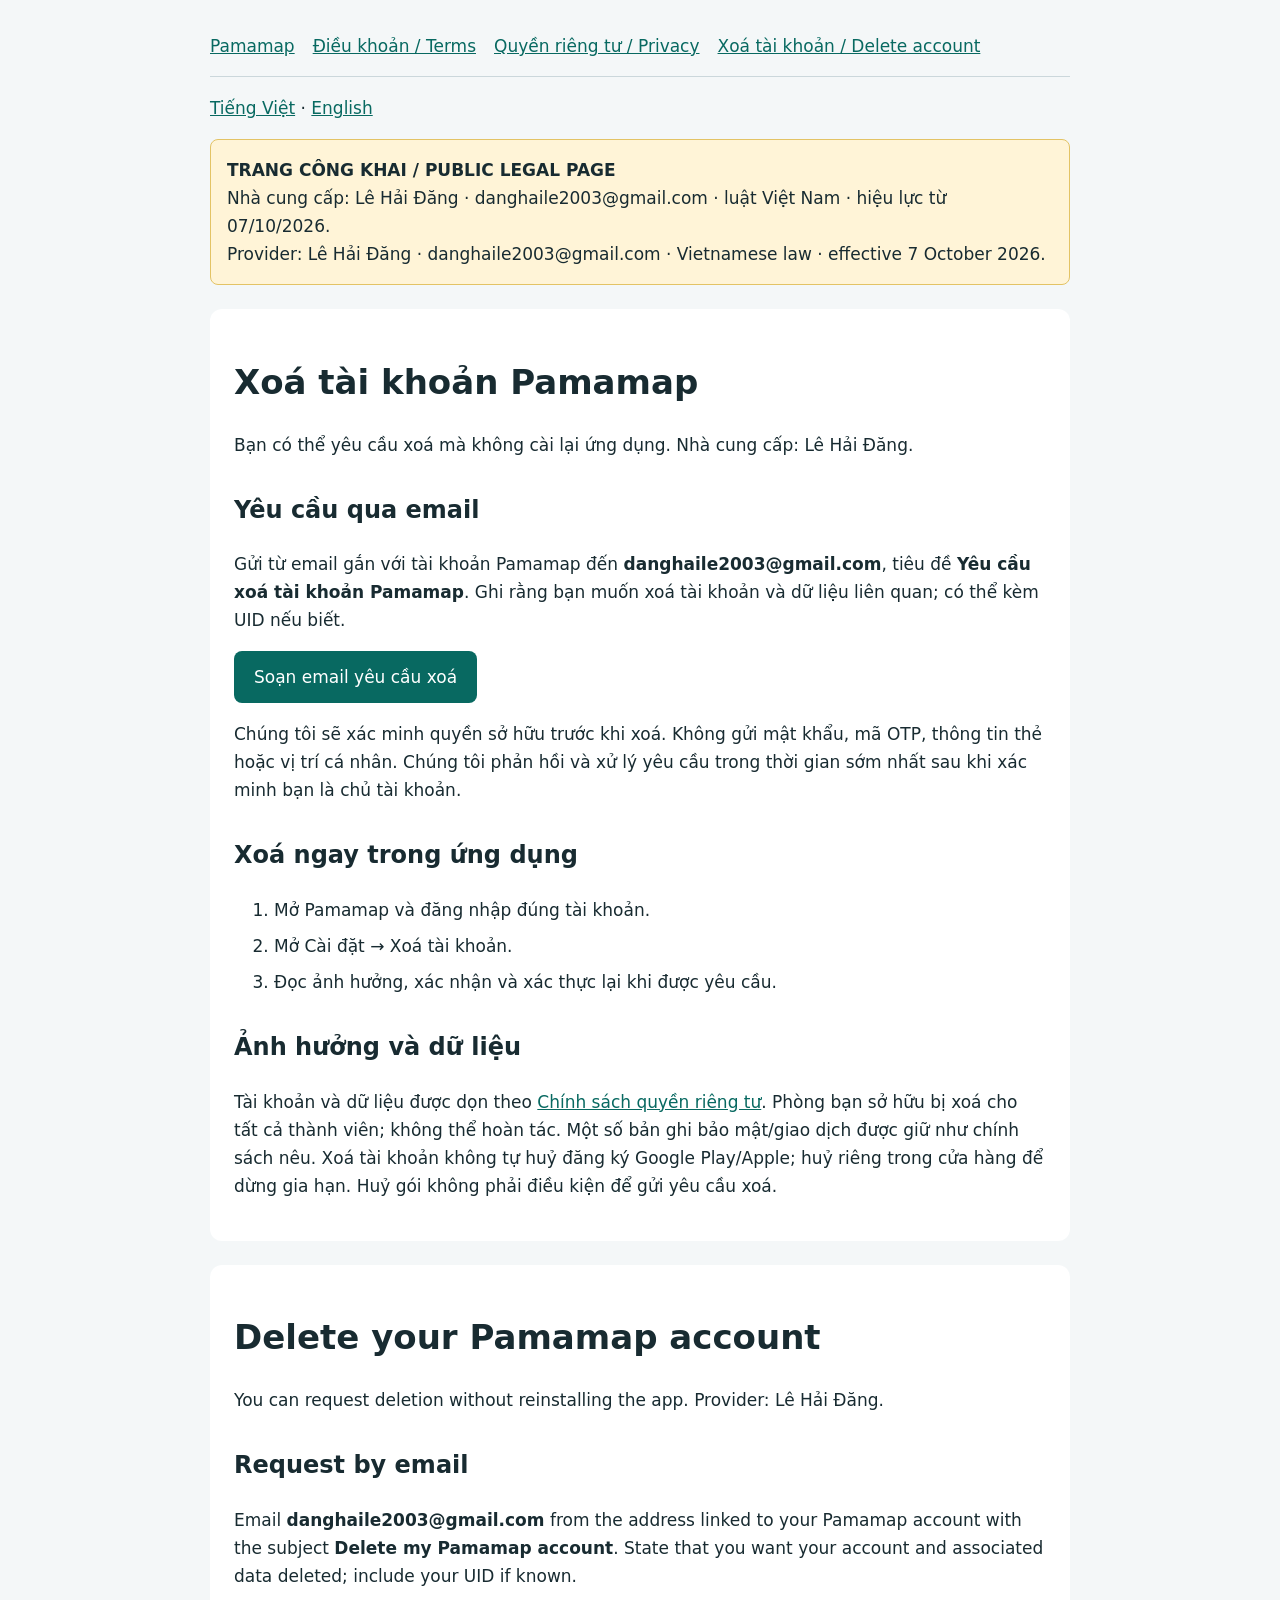
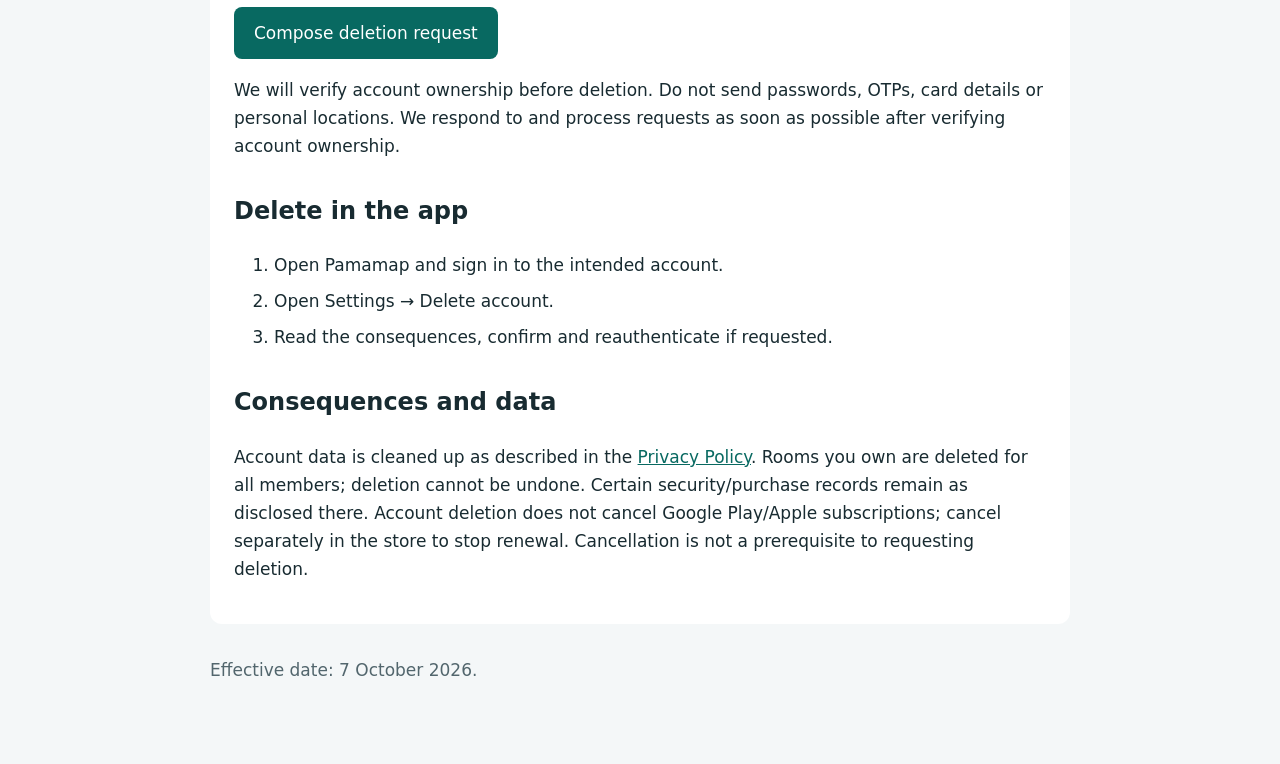
==== delete-account.html @ 7c61d4e7 "publish Pamamap legal pages" ====
<!doctype html><html lang="vi"><head><meta charset="utf-8"><meta name="viewport" content="width=device-width,initial-scale=1"><meta name="robots" content="index,follow"><title>Xoá tài khoản / Delete account — Pamamap</title><style>body{margin:0;background:#f4f7f8;color:#182b31;font:17px/1.65 system-ui,sans-serif}main{max-width:860px;margin:auto;padding:32px 24px 80px}nav{display:flex;flex-wrap:wrap;gap:18px;border-bottom:1px solid #cbd7db;padding-bottom:16px}a{color:#086961}h1{line-height:1.2;font-size:34px}h2{margin-top:32px;font-size:24px}h3{font-size:19px}aside{background:#fff4d7;border:1px solid #e3c365;padding:16px;border-radius:8px}section{background:white;padding:24px;margin-top:24px;border-radius:12px}li{margin:8px 0}.cta{display:inline-block;background:#086961;color:white;padding:12px 20px;border-radius:8px;text-decoration:none}footer{margin-top:32px;color:#52666d}table{width:100%;border-collapse:collapse}td,th{border:1px solid #cbd7db;padding:10px;text-align:left}</style></head><body><main><nav aria-label="Legal pages"><a href="index.html">Pamamap</a><a href="terms.html">Điều khoản / Terms</a><a href="privacy.html">Quyền riêng tư / Privacy</a><a href="delete-account.html">Xoá tài khoản / Delete account</a></nav><p><a href="#vi">Tiếng Việt</a> · <a href="#en">English</a></p><aside><strong>TRANG CÔNG KHAI / PUBLIC LEGAL PAGE</strong><br>Nhà cung cấp: Lê Hải Đăng · danghaile2003@gmail.com · luật Việt Nam · hiệu lực từ 07/10/2026.<br>Provider: Lê Hải Đăng · danghaile2003@gmail.com · Vietnamese law · effective 7 October 2026.</aside><section lang="vi" id="vi"><h1>Xoá tài khoản Pamamap</h1><p>Bạn có thể yêu cầu xoá mà không cài lại ứng dụng. Nhà cung cấp: Lê Hải Đăng.</p><h2>Yêu cầu qua email</h2><p>Gửi từ email gắn với tài khoản Pamamap đến <strong>danghaile2003@gmail.com</strong>, tiêu đề <strong>Yêu cầu xoá tài khoản Pamamap</strong>. Ghi rằng bạn muốn xoá tài khoản và dữ liệu liên quan; có thể kèm UID nếu biết.</p><a class="cta" href="mailto:danghaile2003@gmail.com?subject=Y%C3%AAu%20c%E1%BA%A7u%20xo%C3%A1%20t%C3%A0i%20kho%E1%BA%A3n%20Pamamap">Soạn email yêu cầu xoá</a><p>Chúng tôi sẽ xác minh quyền sở hữu trước khi xoá. Không gửi mật khẩu, mã OTP, thông tin thẻ hoặc vị trí cá nhân. Chúng tôi phản hồi và xử lý yêu cầu trong thời gian sớm nhất sau khi xác minh bạn là chủ tài khoản.</p><h2>Xoá ngay trong ứng dụng</h2><ol><li>Mở Pamamap và đăng nhập đúng tài khoản.</li><li>Mở Cài đặt → Xoá tài khoản.</li><li>Đọc ảnh hưởng, xác nhận và xác thực lại khi được yêu cầu.</li></ol><h2>Ảnh hưởng và dữ liệu</h2><p>Tài khoản và dữ liệu được dọn theo <a href="privacy.html#deletion">Chính sách quyền riêng tư</a>. Phòng bạn sở hữu bị xoá cho tất cả thành viên; không thể hoàn tác. Một số bản ghi bảo mật/giao dịch được giữ như chính sách nêu. Xoá tài khoản không tự huỷ đăng ký Google Play/Apple; huỷ riêng trong cửa hàng để dừng gia hạn. Huỷ gói không phải điều kiện để gửi yêu cầu xoá.</p></section><section lang="en" id="en"><h1>Delete your Pamamap account</h1><p>You can request deletion without reinstalling the app. Provider: Lê Hải Đăng.</p><h2>Request by email</h2><p>Email <strong>danghaile2003@gmail.com</strong> from the address linked to your Pamamap account with the subject <strong>Delete my Pamamap account</strong>. State that you want your account and associated data deleted; include your UID if known.</p><a class="cta" href="mailto:danghaile2003@gmail.com?subject=Delete%20my%20Pamamap%20account">Compose deletion request</a><p>We will verify account ownership before deletion. Do not send passwords, OTPs, card details or personal locations. We respond to and process requests as soon as possible after verifying account ownership.</p><h2>Delete in the app</h2><ol><li>Open Pamamap and sign in to the intended account.</li><li>Open Settings → Delete account.</li><li>Read the consequences, confirm and reauthenticate if requested.</li></ol><h2>Consequences and data</h2><p>Account data is cleaned up as described in the <a href="privacy.html#deletion-en">Privacy Policy</a>. Rooms you own are deleted for all members; deletion cannot be undone. Certain security/purchase records remain as disclosed there. Account deletion does not cancel Google Play/Apple subscriptions; cancel separately in the store to stop renewal. Cancellation is not a prerequisite to requesting deletion.</p></section><footer>Effective date: 7 October 2026.</footer></main></body></html>
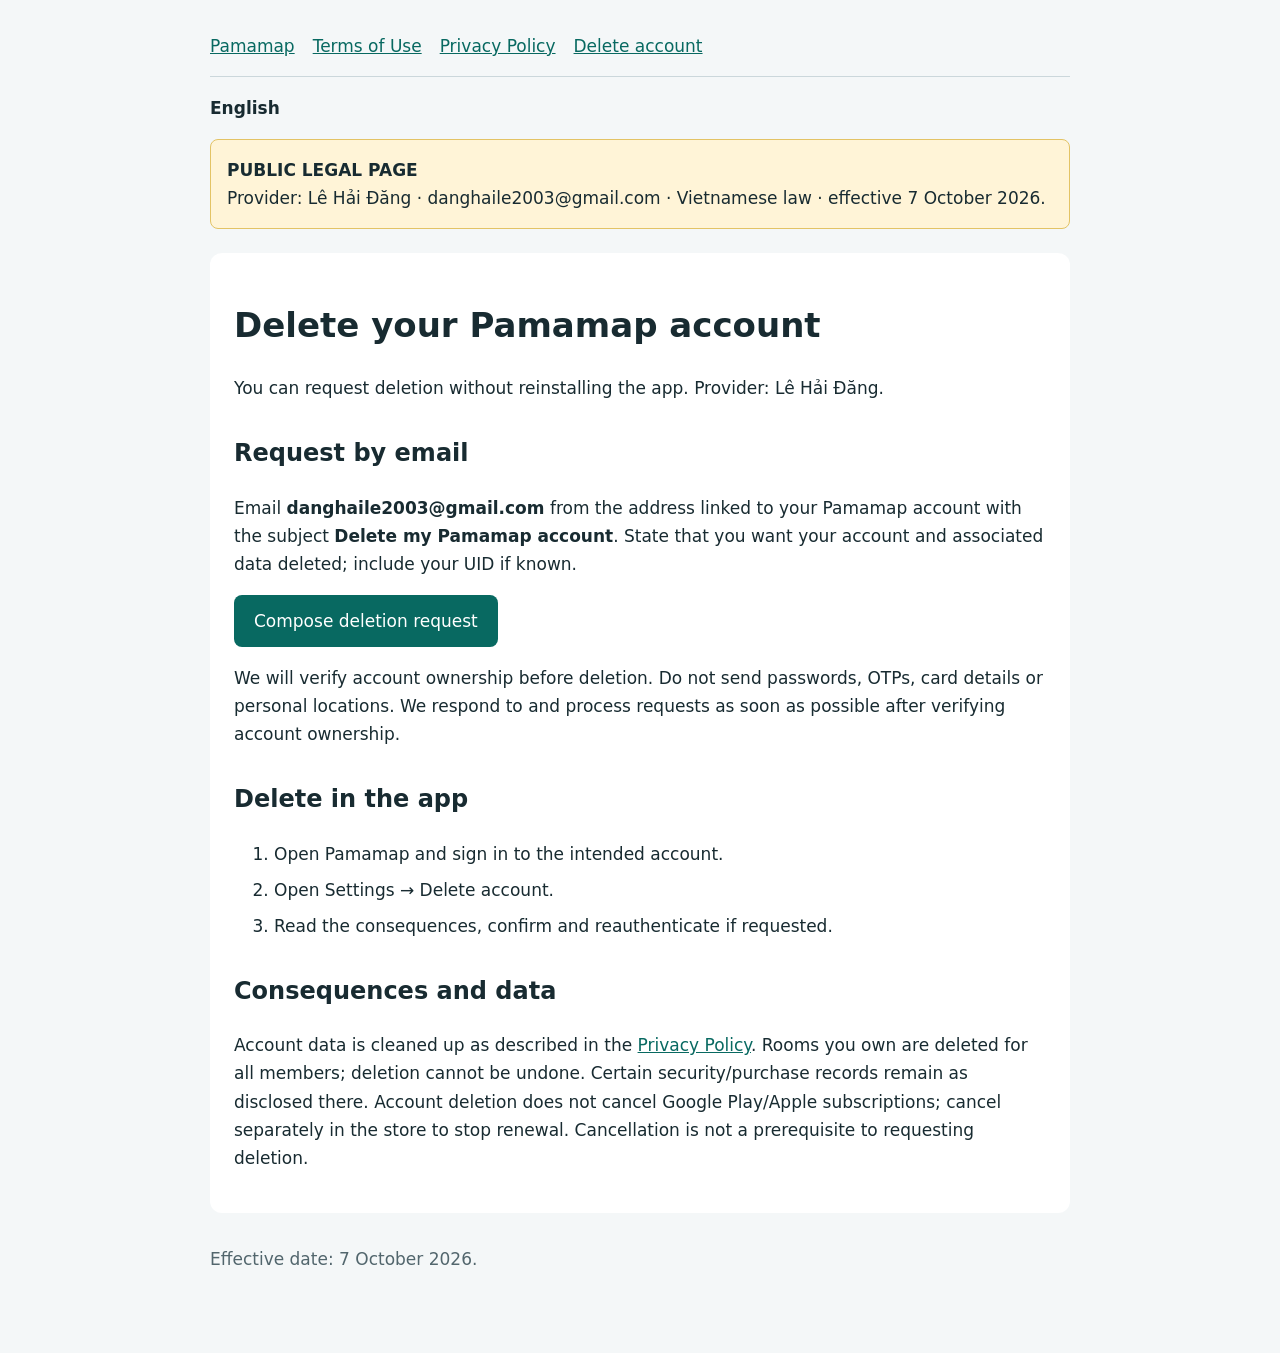
==== commit 3bfddd86: "Publish English legal pages" ====
--- a/delete-account.html
+++ b/delete-account.html
@@ -1 +1 @@
-<!doctype html><html lang="vi"><head><meta charset="utf-8"><meta name="viewport" content="width=device-width,initial-scale=1"><meta name="robots" content="index,follow"><title>Xoá tài khoản / Delete account — Pamamap</title><style>body{margin:0;background:#f4f7f8;color:#182b31;font:17px/1.65 system-ui,sans-serif}main{max-width:860px;margin:auto;padding:32px 24px 80px}nav{display:flex;flex-wrap:wrap;gap:18px;border-bottom:1px solid #cbd7db;padding-bottom:16px}a{color:#086961}h1{line-height:1.2;font-size:34px}h2{margin-top:32px;font-size:24px}h3{font-size:19px}aside{background:#fff4d7;border:1px solid #e3c365;padding:16px;border-radius:8px}section{background:white;padding:24px;margin-top:24px;border-radius:12px}li{margin:8px 0}.cta{display:inline-block;background:#086961;color:white;padding:12px 20px;border-radius:8px;text-decoration:none}footer{margin-top:32px;color:#52666d}table{width:100%;border-collapse:collapse}td,th{border:1px solid #cbd7db;padding:10px;text-align:left}</style></head><body><main><nav aria-label="Legal pages"><a href="index.html">Pamamap</a><a href="terms.html">Điều khoản / Terms</a><a href="privacy.html">Quyền riêng tư / Privacy</a><a href="delete-account.html">Xoá tài khoản / Delete account</a></nav><p><a href="#vi">Tiếng Việt</a> · <a href="#en">English</a></p><aside><strong>TRANG CÔNG KHAI / PUBLIC LEGAL PAGE</strong><br>Nhà cung cấp: Lê Hải Đăng · danghaile2003@gmail.com · luật Việt Nam · hiệu lực từ 07/10/2026.<br>Provider: Lê Hải Đăng · danghaile2003@gmail.com · Vietnamese law · effective 7 October 2026.</aside><section lang="vi" id="vi"><h1>Xoá tài khoản Pamamap</h1><p>Bạn có thể yêu cầu xoá mà không cài lại ứng dụng. Nhà cung cấp: Lê Hải Đăng.</p><h2>Yêu cầu qua email</h2><p>Gửi từ email gắn với tài khoản Pamamap đến <strong>danghaile2003@gmail.com</strong>, tiêu đề <strong>Yêu cầu xoá tài khoản Pamamap</strong>. Ghi rằng bạn muốn xoá tài khoản và dữ liệu liên quan; có thể kèm UID nếu biết.</p><a class="cta" href="mailto:danghaile2003@gmail.com?subject=Y%C3%AAu%20c%E1%BA%A7u%20xo%C3%A1%20t%C3%A0i%20kho%E1%BA%A3n%20Pamamap">Soạn email yêu cầu xoá</a><p>Chúng tôi sẽ xác minh quyền sở hữu trước khi xoá. Không gửi mật khẩu, mã OTP, thông tin thẻ hoặc vị trí cá nhân. Chúng tôi phản hồi và xử lý yêu cầu trong thời gian sớm nhất sau khi xác minh bạn là chủ tài khoản.</p><h2>Xoá ngay trong ứng dụng</h2><ol><li>Mở Pamamap và đăng nhập đúng tài khoản.</li><li>Mở Cài đặt → Xoá tài khoản.</li><li>Đọc ảnh hưởng, xác nhận và xác thực lại khi được yêu cầu.</li></ol><h2>Ảnh hưởng và dữ liệu</h2><p>Tài khoản và dữ liệu được dọn theo <a href="privacy.html#deletion">Chính sách quyền riêng tư</a>. Phòng bạn sở hữu bị xoá cho tất cả thành viên; không thể hoàn tác. Một số bản ghi bảo mật/giao dịch được giữ như chính sách nêu. Xoá tài khoản không tự huỷ đăng ký Google Play/Apple; huỷ riêng trong cửa hàng để dừng gia hạn. Huỷ gói không phải điều kiện để gửi yêu cầu xoá.</p></section><section lang="en" id="en"><h1>Delete your Pamamap account</h1><p>You can request deletion without reinstalling the app. Provider: Lê Hải Đăng.</p><h2>Request by email</h2><p>Email <strong>danghaile2003@gmail.com</strong> from the address linked to your Pamamap account with the subject <strong>Delete my Pamamap account</strong>. State that you want your account and associated data deleted; include your UID if known.</p><a class="cta" href="mailto:danghaile2003@gmail.com?subject=Delete%20my%20Pamamap%20account">Compose deletion request</a><p>We will verify account ownership before deletion. Do not send passwords, OTPs, card details or personal locations. We respond to and process requests as soon as possible after verifying account ownership.</p><h2>Delete in the app</h2><ol><li>Open Pamamap and sign in to the intended account.</li><li>Open Settings → Delete account.</li><li>Read the consequences, confirm and reauthenticate if requested.</li></ol><h2>Consequences and data</h2><p>Account data is cleaned up as described in the <a href="privacy.html#deletion-en">Privacy Policy</a>. Rooms you own are deleted for all members; deletion cannot be undone. Certain security/purchase records remain as disclosed there. Account deletion does not cancel Google Play/Apple subscriptions; cancel separately in the store to stop renewal. Cancellation is not a prerequisite to requesting deletion.</p></section><footer>Effective date: 7 October 2026.</footer></main></body></html>+<!doctype html><html lang="en"><head><meta charset="utf-8"><meta name="viewport" content="width=device-width,initial-scale=1"><meta name="robots" content="index,follow"><title>Delete your Pamamap account</title><style>body{margin:0;background:#f4f7f8;color:#182b31;font:17px/1.65 system-ui,sans-serif}main{max-width:860px;margin:auto;padding:32px 24px 80px}nav{display:flex;flex-wrap:wrap;gap:18px;border-bottom:1px solid #cbd7db;padding-bottom:16px}a{color:#086961}h1{line-height:1.2;font-size:34px}h2{margin-top:32px;font-size:24px}h3{font-size:19px}aside{background:#fff4d7;border:1px solid #e3c365;padding:16px;border-radius:8px}section{background:white;padding:24px;margin-top:24px;border-radius:12px}li{margin:8px 0}.cta{display:inline-block;background:#086961;color:white;padding:12px 20px;border-radius:8px;text-decoration:none}footer{margin-top:32px;color:#52666d}table{width:100%;border-collapse:collapse}td,th{border:1px solid #cbd7db;padding:10px;text-align:left}</style></head><body><main><nav aria-label="Legal pages"><a href="index.html">Pamamap</a><a href="terms.html">Terms of Use</a><a href="privacy.html">Privacy Policy</a><a href="delete-account.html">Delete account</a></nav><p><strong>English</strong></p><aside><strong>PUBLIC LEGAL PAGE</strong><br>Provider: Lê Hải Đăng · danghaile2003@gmail.com · Vietnamese law · effective 7 October 2026.</aside><section lang="en"><h1>Delete your Pamamap account</h1><p>You can request deletion without reinstalling the app. Provider: Lê Hải Đăng.</p><h2>Request by email</h2><p>Email <strong>danghaile2003@gmail.com</strong> from the address linked to your Pamamap account with the subject <strong>Delete my Pamamap account</strong>. State that you want your account and associated data deleted; include your UID if known.</p><a class="cta" href="mailto:danghaile2003@gmail.com?subject=Delete%20my%20Pamamap%20account">Compose deletion request</a><p>We will verify account ownership before deletion. Do not send passwords, OTPs, card details or personal locations. We respond to and process requests as soon as possible after verifying account ownership.</p><h2>Delete in the app</h2><ol><li>Open Pamamap and sign in to the intended account.</li><li>Open Settings → Delete account.</li><li>Read the consequences, confirm and reauthenticate if requested.</li></ol><h2>Consequences and data</h2><p>Account data is cleaned up as described in the <a href="privacy.html#deletion-en">Privacy Policy</a>. Rooms you own are deleted for all members; deletion cannot be undone. Certain security/purchase records remain as disclosed there. Account deletion does not cancel Google Play/Apple subscriptions; cancel separately in the store to stop renewal. Cancellation is not a prerequisite to requesting deletion.</p></section><footer>Effective date: 7 October 2026.</footer></main></body></html>
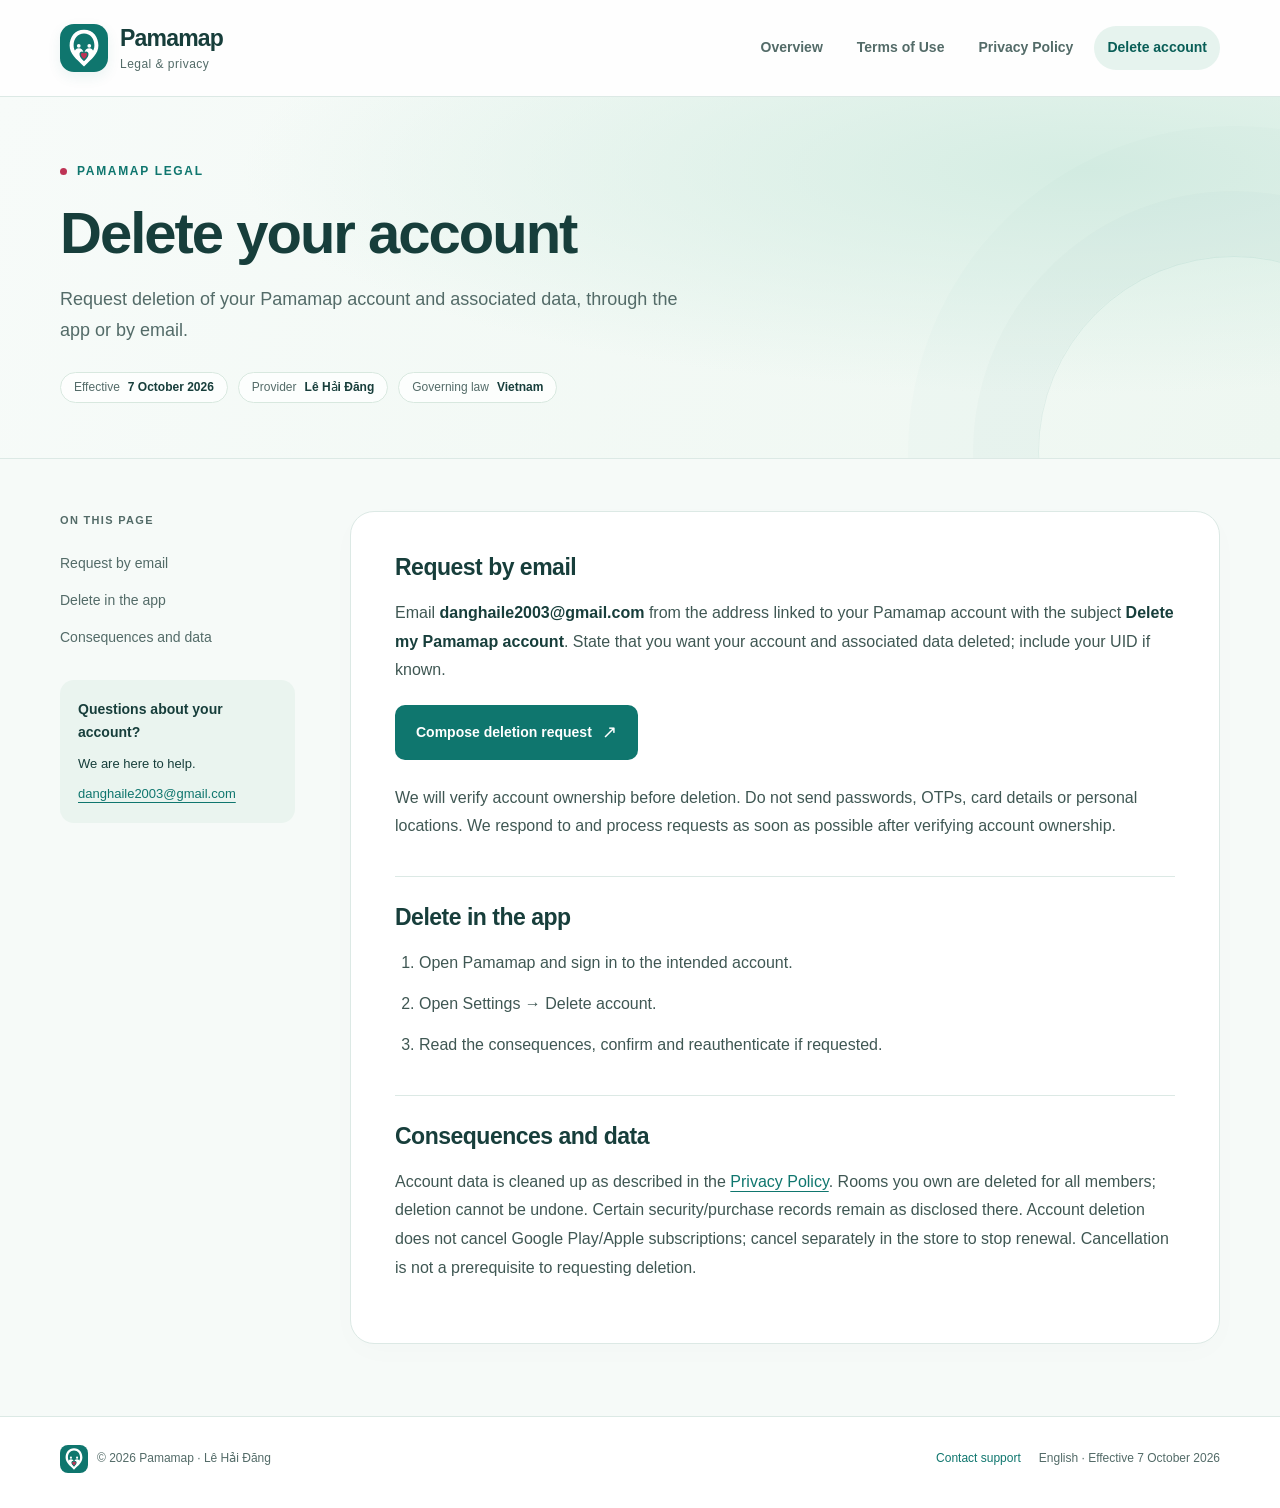
==== commit 644db911: "Add Pamamap branding and responsive legal layout" ====
--- a/delete-account.html
+++ b/delete-account.html
@@ -1 +1,2 @@
-<!doctype html><html lang="en"><head><meta charset="utf-8"><meta name="viewport" content="width=device-width,initial-scale=1"><meta name="robots" content="index,follow"><title>Delete your Pamamap account</title><style>body{margin:0;background:#f4f7f8;color:#182b31;font:17px/1.65 system-ui,sans-serif}main{max-width:860px;margin:auto;padding:32px 24px 80px}nav{display:flex;flex-wrap:wrap;gap:18px;border-bottom:1px solid #cbd7db;padding-bottom:16px}a{color:#086961}h1{line-height:1.2;font-size:34px}h2{margin-top:32px;font-size:24px}h3{font-size:19px}aside{background:#fff4d7;border:1px solid #e3c365;padding:16px;border-radius:8px}section{background:white;padding:24px;margin-top:24px;border-radius:12px}li{margin:8px 0}.cta{display:inline-block;background:#086961;color:white;padding:12px 20px;border-radius:8px;text-decoration:none}footer{margin-top:32px;color:#52666d}table{width:100%;border-collapse:collapse}td,th{border:1px solid #cbd7db;padding:10px;text-align:left}</style></head><body><main><nav aria-label="Legal pages"><a href="index.html">Pamamap</a><a href="terms.html">Terms of Use</a><a href="privacy.html">Privacy Policy</a><a href="delete-account.html">Delete account</a></nav><p><strong>English</strong></p><aside><strong>PUBLIC LEGAL PAGE</strong><br>Provider: Lê Hải Đăng · danghaile2003@gmail.com · Vietnamese law · effective 7 October 2026.</aside><section lang="en"><h1>Delete your Pamamap account</h1><p>You can request deletion without reinstalling the app. Provider: Lê Hải Đăng.</p><h2>Request by email</h2><p>Email <strong>danghaile2003@gmail.com</strong> from the address linked to your Pamamap account with the subject <strong>Delete my Pamamap account</strong>. State that you want your account and associated data deleted; include your UID if known.</p><a class="cta" href="mailto:danghaile2003@gmail.com?subject=Delete%20my%20Pamamap%20account">Compose deletion request</a><p>We will verify account ownership before deletion. Do not send passwords, OTPs, card details or personal locations. We respond to and process requests as soon as possible after verifying account ownership.</p><h2>Delete in the app</h2><ol><li>Open Pamamap and sign in to the intended account.</li><li>Open Settings → Delete account.</li><li>Read the consequences, confirm and reauthenticate if requested.</li></ol><h2>Consequences and data</h2><p>Account data is cleaned up as described in the <a href="privacy.html#deletion-en">Privacy Policy</a>. Rooms you own are deleted for all members; deletion cannot be undone. Certain security/purchase records remain as disclosed there. Account deletion does not cancel Google Play/Apple subscriptions; cancel separately in the store to stop renewal. Cancellation is not a prerequisite to requesting deletion.</p></section><footer>Effective date: 7 October 2026.</footer></main></body></html>+<!doctype html>
+<html lang="en"><head><meta charset="utf-8"><meta name="viewport" content="width=device-width,initial-scale=1"><meta name="robots" content="index,follow"><meta name="description" content="Request deletion of your Pamamap account and associated data, through the app or by email."><title>Delete your account — Pamamap</title><link rel="icon" href="assets/pamamap-logo.svg" type="image/svg+xml"><link rel="stylesheet" href="assets/styles.css"></head><body><a class="skip" href="#main-content">Skip to content</a><header class="site-header"><div class="shell header-inner"><a class="brand" href="index.html"><img class="logo" src="assets/pamamap-logo.svg" alt="Pamamap logo" width="48" height="48"><div><strong>Pamamap</strong><span>Legal &amp; privacy</span></div></a><nav class="nav" aria-label="Legal pages"><a href="index.html">Overview</a><a href="terms.html">Terms of Use</a><a href="privacy.html">Privacy Policy</a><a href="delete-account.html" aria-current="page">Delete account</a></nav></div></header><div class="hero"><div class="shell hero-inner"><div class="eyebrow">Pamamap legal</div><h1>Delete your account</h1><p class="intro">Request deletion of your Pamamap account and associated data, through the app or by email.</p><div class="meta"><span class="pill">Effective <strong>7 October 2026</strong></span><span class="pill">Provider <strong>Lê Hải Đăng</strong></span><span class="pill">Governing law <strong>Vietnam</strong></span></div></div></div><main id="main-content" class="shell content-grid"><aside class="sidebar"><p class="sidebar-label">On this page</p><nav class="toc" aria-label="Table of contents"><a href="#request-by-email">Request by email</a><a href="#delete-in-the-app">Delete in the app</a><a href="#consequences-and-data">Consequences and data</a></nav><div class="support-card"><strong>Questions about your account?</strong><p>We are here to help.</p><a href="mailto:danghaile2003@gmail.com">danghaile2003@gmail.com</a></div></aside><article class="document" aria-label="Delete your account"><h2 id="request-by-email">Request by email</h2><p>Email <strong>danghaile2003@gmail.com</strong> from the address linked to your Pamamap account with the subject <strong>Delete my Pamamap account</strong>. State that you want your account and associated data deleted; include your UID if known.</p><a class="cta" href="mailto:danghaile2003@gmail.com?subject=Delete%20my%20Pamamap%20account">Compose deletion request</a><p>We will verify account ownership before deletion. Do not send passwords, OTPs, card details or personal locations. We respond to and process requests as soon as possible after verifying account ownership.</p><h2 id="delete-in-the-app">Delete in the app</h2><ol><li>Open Pamamap and sign in to the intended account.</li><li>Open Settings → Delete account.</li><li>Read the consequences, confirm and reauthenticate if requested.</li></ol><h2 id="consequences-and-data">Consequences and data</h2><p>Account data is cleaned up as described in the <a href="privacy.html#deletion-en">Privacy Policy</a>. Rooms you own are deleted for all members; deletion cannot be undone. Certain security/purchase records remain as disclosed there. Account deletion does not cancel Google Play/Apple subscriptions; cancel separately in the store to stop renewal. Cancellation is not a prerequisite to requesting deletion.</p></article></main><footer class="site-footer"><div class="shell footer-inner"><div class="footer-brand"><img src="assets/pamamap-logo.svg" alt="" width="28" height="28"><span>© 2026 Pamamap · Lê Hải Đăng</span></div><div class="footer-links"><a href="mailto:danghaile2003@gmail.com">Contact support</a><span>English · Effective 7 October 2026</span></div></div></footer></body></html>
--- a/assets/styles.css
+++ b/assets/styles.css
@@ -0,0 +1,10 @@
+
+:root{--ink:#173e3b;--muted:#536b68;--teal:#0f766e;--teal-deep:#095e57;--line:#dce9e5;--paper:#fff;--wash:#f6faf8;--rose:#be3455;font-family:Inter,ui-sans-serif,-apple-system,BlinkMacSystemFont,"Segoe UI",sans-serif;color:var(--ink);background:var(--wash);font-synthesis:none}
+*{box-sizing:border-box}html{scroll-behavior:smooth;scroll-padding-top:32px}body{margin:0;font-size:16px;line-height:1.8}a{color:var(--teal);text-underline-offset:4px}a:hover{color:var(--teal-deep)}a:focus-visible{outline:3px solid var(--rose);outline-offset:5px;border-radius:3px}.skip{position:absolute;left:20px;top:-80px;background:#fff;padding:8px 20px;z-index:5}.skip:focus{top:10px}
+.shell{width:min(1160px,calc(100% - 64px));margin-inline:auto}.site-header{background:rgba(255,255,255,.9);border-bottom:1px solid var(--line)}.header-inner{min-height:96px;display:flex;align-items:center;justify-content:space-between;gap:30px}.brand{display:flex;align-items:center;gap:12px;color:var(--ink);text-decoration:none;line-height:1.2}.logo{width:48px;height:48px;border-radius:14px;box-shadow:0 5px 14px #0f766e15}.brand strong{display:block;font-size:23px;letter-spacing:-.8px}.brand span{display:block;font-size:12px;color:var(--muted);letter-spacing:.04em;margin-top:4px}.nav{display:flex;gap:8px;align-items:center}.nav a{padding:9px 13px;font-size:14px;font-weight:600;text-decoration:none;color:var(--muted);border-radius:999px}.nav a[aria-current=page]{background:#e6f3ee;color:var(--teal-deep)}.nav a:hover{background:#edf5f1}
+.hero{position:relative;overflow:hidden;border-bottom:1px solid var(--line);background:radial-gradient(ellipse at 85% 20%,#d5ede3 0,transparent 55%),linear-gradient(110deg,#f7fbf9,#eef7f1)}.hero:after{content:"";position:absolute;width:390px;height:390px;border:1px solid #0f766e15;border-radius:50%;right:-150px;bottom:-190px;box-shadow:0 0 0 65px #0f766e05,0 0 0 130px #0f766e04;pointer-events:none}.hero-inner{position:relative;z-index:1;padding-block:64px 55px}.eyebrow{display:flex;align-items:center;gap:10px;font-size:12px;font-weight:750;letter-spacing:.14em;text-transform:uppercase;color:var(--teal)}.eyebrow:before{content:"";height:7px;width:7px;background:var(--rose);border-radius:50%}h1{font-size:clamp(34px,5vw,58px);line-height:1.12;letter-spacing:-2px;margin:18px 0;color:var(--ink);font-weight:700}.intro{max-width:620px;color:var(--muted);font-size:18px;line-height:1.75;margin:0 0 25px}.meta{display:flex;gap:10px;flex-wrap:wrap}.pill{display:inline-flex;align-items:center;gap:8px;background:#ffffffba;border:1px solid #d8e8df;padding:5px 13px;border-radius:999px;color:var(--muted);font-size:12px;line-height:1.6}.pill strong{font-weight:600;color:var(--ink)}
+.content-grid{display:grid;grid-template-columns:235px minmax(0,1fr);gap:55px;padding-block:52px 72px}.sidebar{align-self:start;position:sticky;top:30px}.sidebar-label{font-size:11px;letter-spacing:.12em;text-transform:uppercase;color:var(--muted);font-weight:750;margin:0 0 16px}.toc{display:grid;gap:4px}.toc a{padding:6px 0;text-decoration:none;font-size:14px;line-height:1.5;color:var(--muted)}.toc a:hover{color:var(--teal)}.support-card{margin-top:26px;padding:18px;background:#eaf4ef;border-radius:14px;font-size:13px;line-height:1.7}.support-card strong{display:block;color:var(--ink);font-size:14px}.support-card p{margin:8px 0}.support-card a{overflow-wrap:anywhere}.document{min-width:0;background:#fff;border:1px solid var(--line);border-radius:24px;padding:40px 44px;box-shadow:0 8px 30px #133b2c04}.document>p:first-child{margin-top:0}.document p{margin:0 0 20px;color:#3f5753}.document h2{font-size:23px;line-height:1.35;letter-spacing:-.5px;margin:35px 0 16px;padding-top:25px;border-top:1px solid var(--line);color:var(--ink)}.document h2:first-child{margin-top:0;padding-top:0;border:0}.document li{margin-bottom:12px;color:#3f5753}.document ul,.document ol{padding-left:24px;margin:0 0 25px}.document strong{color:var(--ink)}.cta{display:inline-flex;align-items:center;justify-content:center;gap:10px;background:var(--teal);color:white;text-decoration:none;padding:11px 21px;border-radius:10px;font-size:14px;font-weight:650;margin:0 0 24px}.cta:hover{background:var(--teal-deep);color:#fff}.cta:after{content:"↗";font-size:18px}.notice{border-left:3px solid var(--rose);padding:12px 20px;background:#fcf7f8;border-radius:0 10px 10px 0;margin:22px 0}.notice p{margin:0;font-size:14px}
+.cards{display:grid;grid-template-columns:repeat(3,1fr);gap:22px;padding-block:48px}.card{display:flex;flex-direction:column;text-decoration:none;border:1px solid var(--line);border-radius:22px;background:#fff;padding:28px;color:var(--ink);transition:transform .18s,box-shadow .18s}.card:hover{transform:translateY(-4px);box-shadow:0 14px 35px #0f766e10;color:var(--ink)}.card-icon{width:46px;height:46px;display:grid;place-items:center;border-radius:13px;background:#e7f3ed;color:var(--teal);margin-bottom:28px}.card-icon svg{width:23px;height:23px}.card:nth-child(3) .card-icon{background:#faedf0;color:var(--rose)}.card h2{font-size:23px;line-height:1.4;letter-spacing:-.6px;margin:0 0 12px}.card p{font-size:15px;line-height:1.8;color:var(--muted);margin:0 0 30px}.card .card-link{font-size:13px;font-weight:700;color:var(--teal);margin-top:auto}.contact-bar{display:flex;align-items:center;justify-content:space-between;gap:25px;background:#eaf3ee;border:1px solid var(--line);border-radius:20px;padding:28px 34px;margin:0 0 65px}.contact-bar h2{font-size:21px;margin:0 0 5px;line-height:1.4}.contact-bar p{font-size:14px;color:var(--muted);margin:0}.contact-bar a{font-size:14px;font-weight:650;overflow-wrap:anywhere}.site-footer{border-top:1px solid var(--line);padding:28px 0 35px;background:#fff}.footer-inner{display:flex;align-items:center;justify-content:space-between;gap:20px;font-size:12px;color:var(--muted)}.footer-brand{display:flex;align-items:center;gap:9px}.footer-brand img{width:28px;height:28px;border-radius:8px}.footer-links{display:flex;gap:18px}.footer-links a{text-decoration:none}
+@media(max-width:900px){.content-grid{grid-template-columns:190px minmax(0,1fr);gap:30px}.document{padding:30px}.cards{gap:15px}.card{padding:24px}.header-inner{gap:15px}.nav a{padding:8px 10px;font-size:13px}}
+@media(max-width:680px){.shell{width:calc(100% - 36px)}.header-inner{padding-block:18px;align-items:flex-start;flex-direction:column;gap:16px}.brand strong{font-size:21px}.logo{width:42px;height:42px;border-radius:12px}.nav{width:100%;justify-content:space-between;gap:2px;flex-wrap:wrap}.nav a{padding:7px 9px;font-size:12px}.hero-inner{padding-block:42px 38px}h1{letter-spacing:-1.4px;font-size:39px}.intro{font-size:16px}.pill{font-size:11px;padding:5px 10px}.content-grid{display:flex;flex-direction:column;gap:25px;padding-block:30px 45px}.sidebar{position:static;width:100%;padding:18px;border:1px solid var(--line);border-radius:16px;background:#fff}.sidebar-label{margin-bottom:10px}.toc{grid-template-columns:1fr 1fr;gap:5px 16px}.toc a{font-size:12px;padding:4px 0}.support-card{display:none}.document{padding:25px 22px;border-radius:18px;font-size:15px}.document h2{font-size:21px;letter-spacing:-.3px}.document a{overflow-wrap:anywhere}.cards{grid-template-columns:1fr;padding-block:30px;gap:16px}.card{padding:25px}.card-icon{margin-bottom:20px}.card p{margin-bottom:20px}.contact-bar{display:block;padding:24px;margin-bottom:40px}.contact-bar a{display:block;margin-top:15px}.footer-inner{align-items:flex-start;flex-direction:column}.footer-links{gap:14px;flex-wrap:wrap}}
+@media(prefers-reduced-motion:reduce){html{scroll-behavior:auto}.card{transition:none}.card:hover{transform:none}}@media print{.site-header,.sidebar,.site-footer,.skip{display:none}.hero{background:none}.hero-inner{padding-block:20px}.content-grid{display:block}.document{border:0;padding:0;box-shadow:none}.shell{width:100%}}
